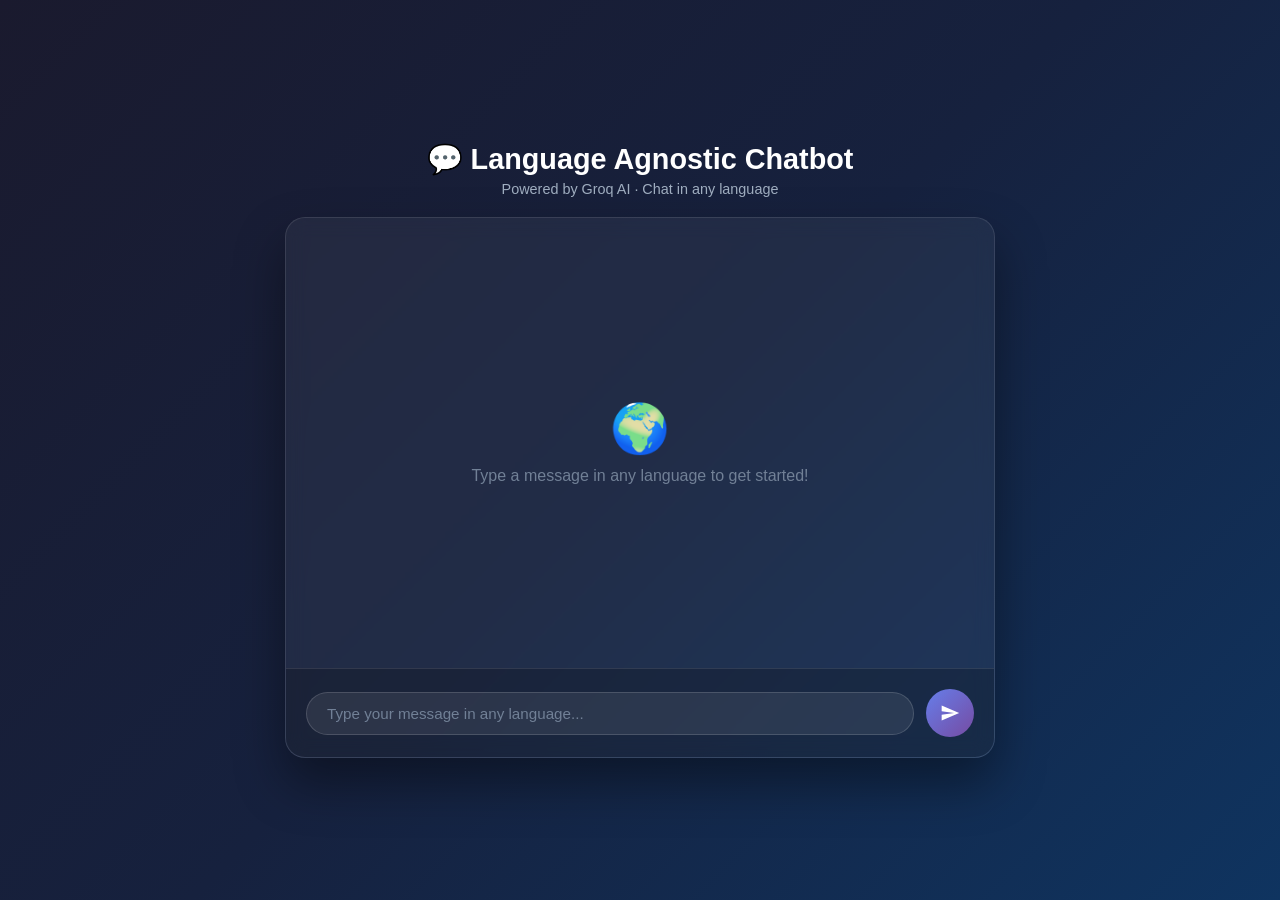
==== templates/index.html @ d5d3b565 "Language agnostic chatbot" ====
<!DOCTYPE html>
<html lang="en">
<head>
    <meta charset="UTF-8">
    <meta name="viewport" content="width=device-width, initial-scale=1.0">
    <title>Language Agnostic Chatbot</title>
    <style>
        * { margin: 0; padding: 0; box-sizing: border-box; }
        body { font-family: 'Segoe UI', sans-serif; background: linear-gradient(135deg, #1a1a2e, #16213e, #0f3460); min-height: 100vh; display: flex; align-items: center; justify-content: center; }
        .chat-wrapper { width: 100%; max-width: 750px; padding: 20px; }
        .chat-header { text-align: center; margin-bottom: 20px; }
        .chat-header h1 { color: #fff; font-size: 1.8rem; font-weight: 700; }
        .chat-header p { color: #a0aec0; font-size: 0.9rem; margin-top: 5px; }
        .chat-container { background: rgba(255,255,255,0.05); backdrop-filter: blur(10px); border: 1px solid rgba(255,255,255,0.1); border-radius: 20px; overflow: hidden; box-shadow: 0 25px 50px rgba(0,0,0,0.4); }
        #chat-box { height: 450px; overflow-y: auto; padding: 25px; display: flex; flex-direction: column; gap: 15px; }
        #chat-box::-webkit-scrollbar { width: 4px; }
        #chat-box::-webkit-scrollbar-thumb { background: rgba(255,255,255,0.2); border-radius: 2px; }
        .message { display: flex; gap: 10px; align-items: flex-end; animation: fadeIn 0.3s ease; }
        @keyframes fadeIn { from { opacity: 0; transform: translateY(10px); } to { opacity: 1; transform: translateY(0); } }
        .message.user { flex-direction: row-reverse; }
        .avatar { width: 35px; height: 35px; border-radius: 50%; display: flex; align-items: center; justify-content: center; font-size: 1rem; flex-shrink: 0; }
        .user .avatar { background: linear-gradient(135deg, #667eea, #764ba2); }
        .bot .avatar { background: linear-gradient(135deg, #f093fb, #f5576c); }
        .bubble { max-width: 75%; padding: 12px 16px; border-radius: 18px; font-size: 0.95rem; line-height: 1.5; word-wrap: break-word; }
        .user .bubble { background: linear-gradient(135deg, #667eea, #764ba2); color: white; border-bottom-right-radius: 4px; }
        .bot .bubble { background: rgba(255,255,255,0.1); color: #e2e8f0; border-bottom-left-radius: 4px; border: 1px solid rgba(255,255,255,0.1); }
        .typing { display: flex; gap: 4px; padding: 14px 18px; }
        .typing span { width: 8px; height: 8px; background: #a0aec0; border-radius: 50%; animation: bounce 1.2s infinite; }
        .typing span:nth-child(2) { animation-delay: 0.2s; }
        .typing span:nth-child(3) { animation-delay: 0.4s; }
        @keyframes bounce { 0%, 60%, 100% { transform: translateY(0); } 30% { transform: translateY(-8px); } }
        .input-area { padding: 20px; background: rgba(0,0,0,0.2); border-top: 1px solid rgba(255,255,255,0.1); display: flex; gap: 12px; align-items: center; }
        #user-input { flex: 1; background: rgba(255,255,255,0.08); border: 1px solid rgba(255,255,255,0.15); border-radius: 25px; padding: 12px 20px; color: white; font-size: 0.95rem; outline: none; }
        #user-input::placeholder { color: #718096; }
        #user-input:focus { border-color: rgba(102,126,234,0.6); }
        #send-btn { width: 48px; height: 48px; border-radius: 50%; background: linear-gradient(135deg, #667eea, #764ba2); border: none; cursor: pointer; display: flex; align-items: center; justify-content: center; transition: transform 0.2s; flex-shrink: 0; }
        #send-btn:hover { transform: scale(1.05); }
        #send-btn:disabled { opacity: 0.5; cursor: not-allowed; transform: none; }
        #send-btn svg { width: 20px; height: 20px; fill: white; }
        .welcome { text-align: center; color: #718096; margin: auto; padding: 20px; }
        .welcome .icon { font-size: 3rem; margin-bottom: 10px; }
        #debug { position: fixed; bottom: 10px; left: 10px; right: 10px; background: rgba(0,0,0,0.9); color: #fc8181; padding: 10px; border-radius: 8px; font-size: 0.75rem; display: none; word-break: break-all; z-index: 999; }
    </style>
</head>
<body>
<div class="chat-wrapper">
    <div class="chat-header">
        <h1>💬 Language Agnostic Chatbot</h1>
        <p>Powered by Groq AI · Chat in any language</p>
    </div>
    <div class="chat-container">
        <div id="chat-box">
            <div class="welcome"><div class="icon">🌍</div><p>Type a message in any language to get started!</p></div>
        </div>
        <div class="input-area">
            <input type="text" id="user-input" placeholder="Type your message in any language..." autocomplete="off">
            <button id="send-btn" onclick="sendMessage()">
                <svg viewBox="0 0 24 24"><path d="M2.01 21L23 12 2.01 3 2 10l15 2-15 2z"/></svg>
            </button>
        </div>
    </div>
</div>
<div id="debug"></div>
<script>
    // Key stored in parts to avoid scanner
    const p1 = "gsk_FLkbArn204md";
    const p2 = "VPpp1CbsWGdyb3FY";
    const p3 = "dnpufDQokDz2SEBTeHHdImxR";
    const GROQ_KEY = p1 + p2 + p3;

    const chatBox = document.getElementById("chat-box");
    const input = document.getElementById("user-input");
    const btn = document.getElementById("send-btn");
    const debug = document.getElementById("debug");
    let welcomeShown = true;

    input.addEventListener("keydown", e => { if (e.key === "Enter") sendMessage(); });

    function addMessage(role, text) {
        if (welcomeShown) { chatBox.innerHTML = ""; welcomeShown = false; }
        const msg = document.createElement("div");
        msg.className = "message " + role;
        msg.innerHTML = '<div class="avatar">' + (role === "user" ? "🧑" : "🤖") + '</div><div class="bubble">' + text + '</div>';
        chatBox.appendChild(msg);
        chatBox.scrollTop = chatBox.scrollHeight;
    }

    function showTyping() {
        if (welcomeShown) { chatBox.innerHTML = ""; welcomeShown = false; }
        const t = document.createElement("div");
        t.className = "message bot"; t.id = "typing";
        t.innerHTML = '<div class="avatar">🤖</div><div class="bubble typing"><span></span><span></span><span></span></div>';
        chatBox.appendChild(t); chatBox.scrollTop = chatBox.scrollHeight;
    }

    function removeTyping() { const t = document.getElementById("typing"); if (t) t.remove(); }

    async function sendMessage() {
        const message = input.value.trim();
        if (!message) return;
        addMessage("user", message);
        input.value = ""; btn.disabled = true; showTyping();
        try {
            const res = await fetch("https://api.groq.com/openai/v1/chat/completions", {
                method: "POST",
                headers: {
                    "Content-Type": "application/json",
                    "Authorization": "Bearer " + GROQ_KEY
                },
                body: JSON.stringify({
                    model: "llama3-8b-8192",
                    messages: [
                        { role: "system", content: "You are a helpful assistant that responds in the same language the user writes in." },
                        { role: "user", content: message }
                    ],
                    max_tokens: 1024
                })
            });
            const data = await res.json();
            removeTyping();
            debug.style.display = "block";
            debug.textContent = "HTTP " + res.status + " | " + JSON.stringify(data).substring(0, 300);
            if (data.choices && data.choices[0]) {
                debug.style.display = "none";
                addMessage("bot", data.choices[0].message.content);
            } else {
                addMessage("bot", "API Error: " + (data.error ? data.error.message : JSON.stringify(data)));
            }
        } catch(err) {
            removeTyping();
            debug.style.display = "block";
            debug.textContent = "Fetch error: " + err.message;
            addMessage("bot", "Connection error: " + err.message);
        }
        btn.disabled = false; input.focus();
    }
</script>
</body>
</html>
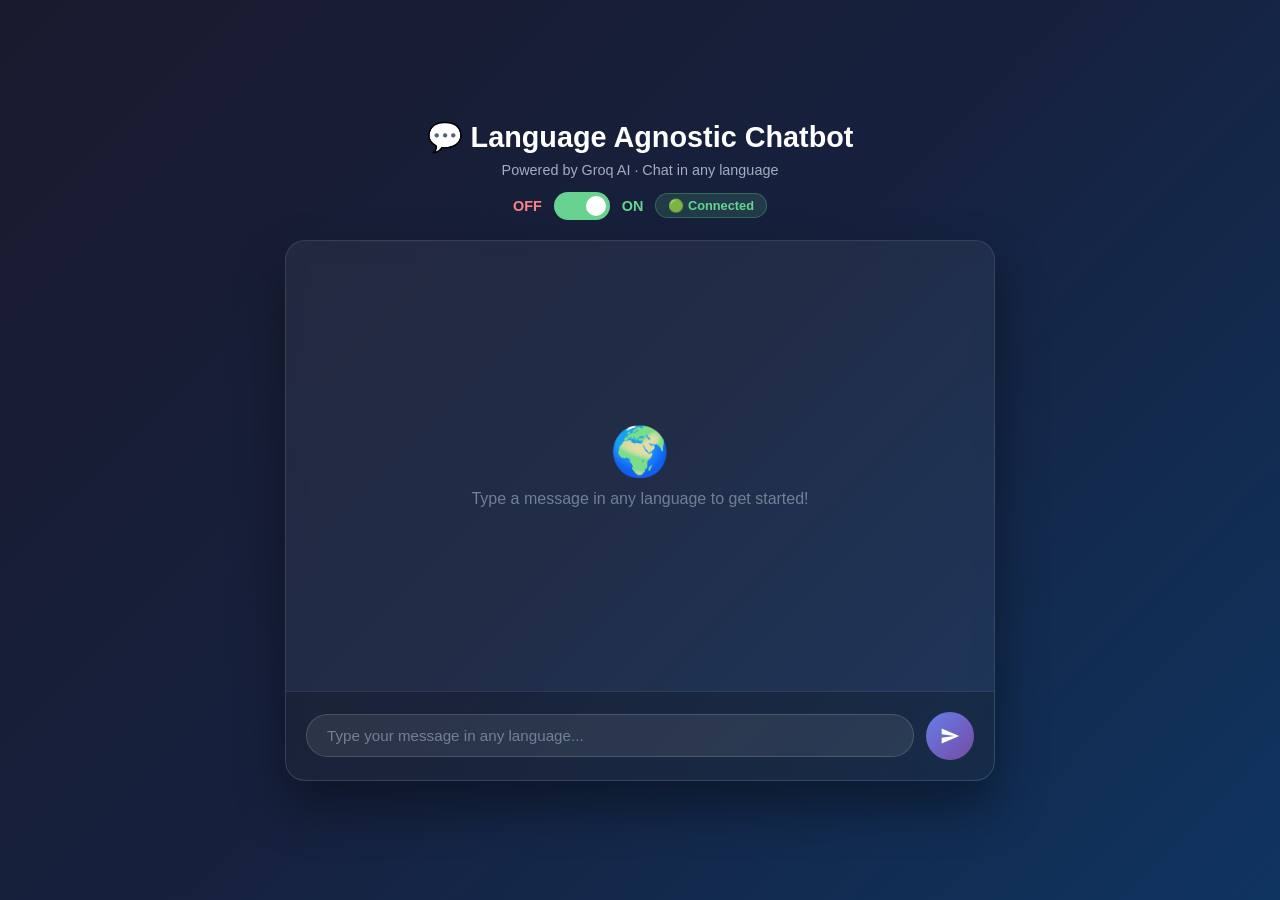
==== commit 44302da9: "Add ON/OFF connection toggle" ====
--- a/templates/index.html
+++ b/templates/index.html
@@ -10,8 +10,25 @@
         .chat-wrapper { width: 100%; max-width: 750px; padding: 20px; }
         .chat-header { text-align: center; margin-bottom: 20px; }
         .chat-header h1 { color: #fff; font-size: 1.8rem; font-weight: 700; }
-        .chat-header p { color: #a0aec0; font-size: 0.9rem; margin-top: 5px; }
-        .chat-container { background: rgba(255,255,255,0.05); backdrop-filter: blur(10px); border: 1px solid rgba(255,255,255,0.1); border-radius: 20px; overflow: hidden; box-shadow: 0 25px 50px rgba(0,0,0,0.4); }
+        .chat-header p { color: #a0aec0; font-size: 0.9rem; margin-top: 8px; }
+
+        /* Toggle Switch */
+        .toggle-row { display: flex; align-items: center; justify-content: center; gap: 12px; margin-top: 14px; }
+        .toggle-label { color: #a0aec0; font-size: 0.9rem; }
+        .toggle-label.active { color: #68d391; font-weight: 600; }
+        .toggle-label.inactive { color: #fc8181; font-weight: 600; }
+        .switch { position: relative; width: 56px; height: 28px; }
+        .switch input { opacity: 0; width: 0; height: 0; }
+        .slider { position: absolute; cursor: pointer; inset: 0; background: #fc8181; border-radius: 28px; transition: 0.3s; }
+        .slider:before { content: ""; position: absolute; height: 20px; width: 20px; left: 4px; bottom: 4px; background: white; border-radius: 50%; transition: 0.3s; }
+        input:checked + .slider { background: #68d391; }
+        input:checked + .slider:before { transform: translateX(28px); }
+        .status-badge { padding: 4px 12px; border-radius: 20px; font-size: 0.8rem; font-weight: 600; }
+        .status-badge.on { background: rgba(104,211,145,0.15); color: #68d391; border: 1px solid rgba(104,211,145,0.3); }
+        .status-badge.off { background: rgba(252,129,129,0.15); color: #fc8181; border: 1px solid rgba(252,129,129,0.3); }
+
+        .chat-container { background: rgba(255,255,255,0.05); backdrop-filter: blur(10px); border: 1px solid rgba(255,255,255,0.1); border-radius: 20px; overflow: hidden; box-shadow: 0 25px 50px rgba(0,0,0,0.4); transition: opacity 0.3s; }
+        .chat-container.disabled { opacity: 0.5; pointer-events: none; }
         #chat-box { height: 450px; overflow-y: auto; padding: 25px; display: flex; flex-direction: column; gap: 15px; }
         #chat-box::-webkit-scrollbar { width: 4px; }
         #chat-box::-webkit-scrollbar-thumb { background: rgba(255,255,255,0.2); border-radius: 2px; }
@@ -47,8 +64,20 @@
     <div class="chat-header">
         <h1>💬 Language Agnostic Chatbot</h1>
         <p>Powered by Groq AI · Chat in any language</p>
+
+        <!-- ON/OFF Toggle -->
+        <div class="toggle-row">
+            <span class="toggle-label inactive" id="off-label">OFF</span>
+            <label class="switch">
+                <input type="checkbox" id="connection-toggle" checked onchange="toggleConnection()">
+                <span class="slider"></span>
+            </label>
+            <span class="toggle-label active" id="on-label">ON</span>
+            <span class="status-badge on" id="status-badge">🟢 Connected</span>
+        </div>
     </div>
-    <div class="chat-container">
+
+    <div class="chat-container" id="chat-container">
         <div id="chat-box">
             <div class="welcome"><div class="icon">🌍</div><p>Type a message in any language to get started!</p></div>
         </div>
@@ -61,8 +90,8 @@
     </div>
 </div>
 <div id="debug"></div>
+
 <script>
-    // Key stored in parts to avoid scanner
     const p1 = "gsk_FLkbArn204md";
     const p2 = "VPpp1CbsWGdyb3FY";
     const p3 = "dnpufDQokDz2SEBTeHHdImxR";
@@ -72,9 +101,36 @@
     const input = document.getElementById("user-input");
     const btn = document.getElementById("send-btn");
     const debug = document.getElementById("debug");
+    const container = document.getElementById("chat-container");
+    const badge = document.getElementById("status-badge");
+    const onLabel = document.getElementById("on-label");
+    const offLabel = document.getElementById("off-label");
     let welcomeShown = true;
+    let isConnected = true;
 
     input.addEventListener("keydown", e => { if (e.key === "Enter") sendMessage(); });
+
+    function toggleConnection() {
+        isConnected = document.getElementById("connection-toggle").checked;
+        if (isConnected) {
+            container.classList.remove("disabled");
+            badge.className = "status-badge on";
+            badge.textContent = "🟢 Connected";
+            onLabel.className = "toggle-label active";
+            offLabel.className = "toggle-label inactive";
+            addMessage("bot", "✅ Connection enabled! You can chat now.");
+        } else {
+            container.classList.add("disabled");
+            badge.className = "status-badge off";
+            badge.textContent = "🔴 Disconnected";
+            onLabel.className = "toggle-label inactive";
+            offLabel.className = "toggle-label active";
+            // Show message before disabling
+            container.classList.remove("disabled");
+            addMessage("bot", "🔴 Connection disabled. Toggle ON to resume chatting.");
+            container.classList.add("disabled");
+        }
+    }
 
     function addMessage(role, text) {
         if (welcomeShown) { chatBox.innerHTML = ""; welcomeShown = false; }
@@ -97,7 +153,7 @@
 
     async function sendMessage() {
         const message = input.value.trim();
-        if (!message) return;
+        if (!message || !isConnected) return;
         addMessage("user", message);
         input.value = ""; btn.disabled = true; showTyping();
         try {
